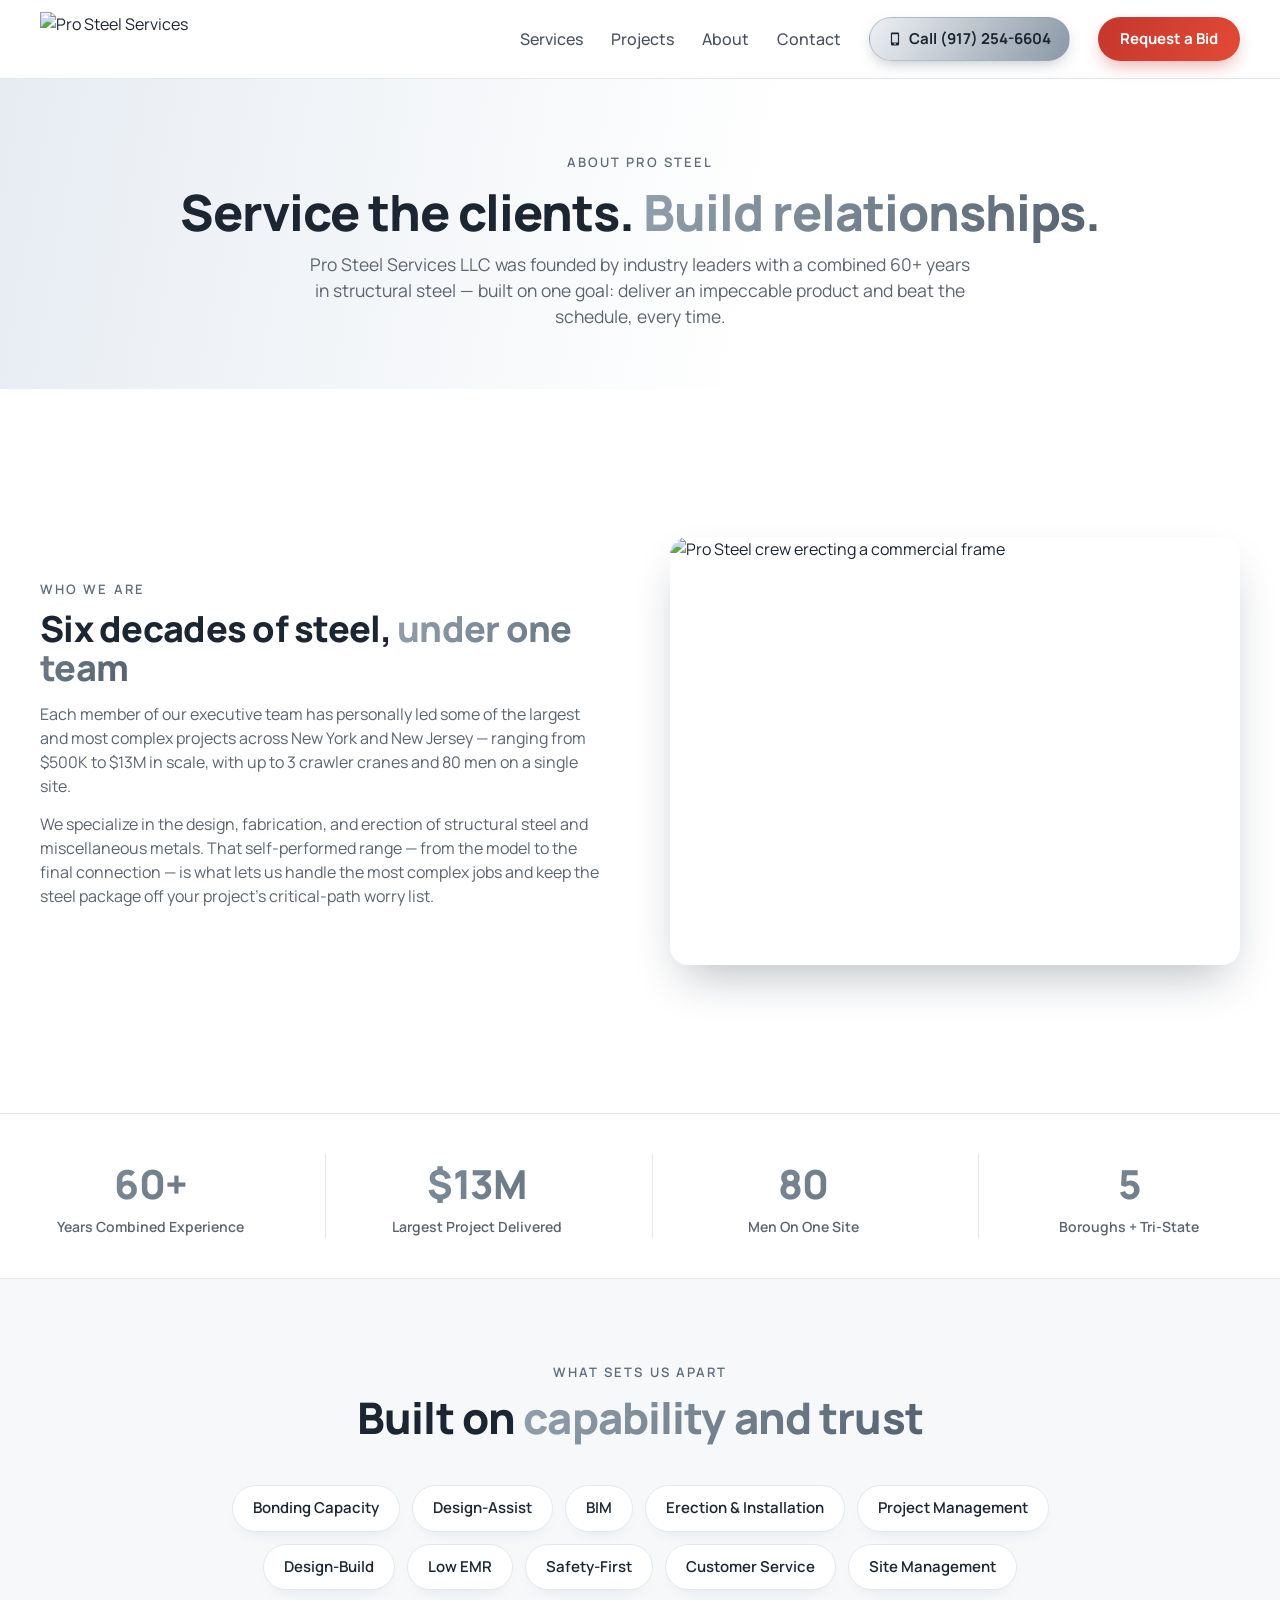
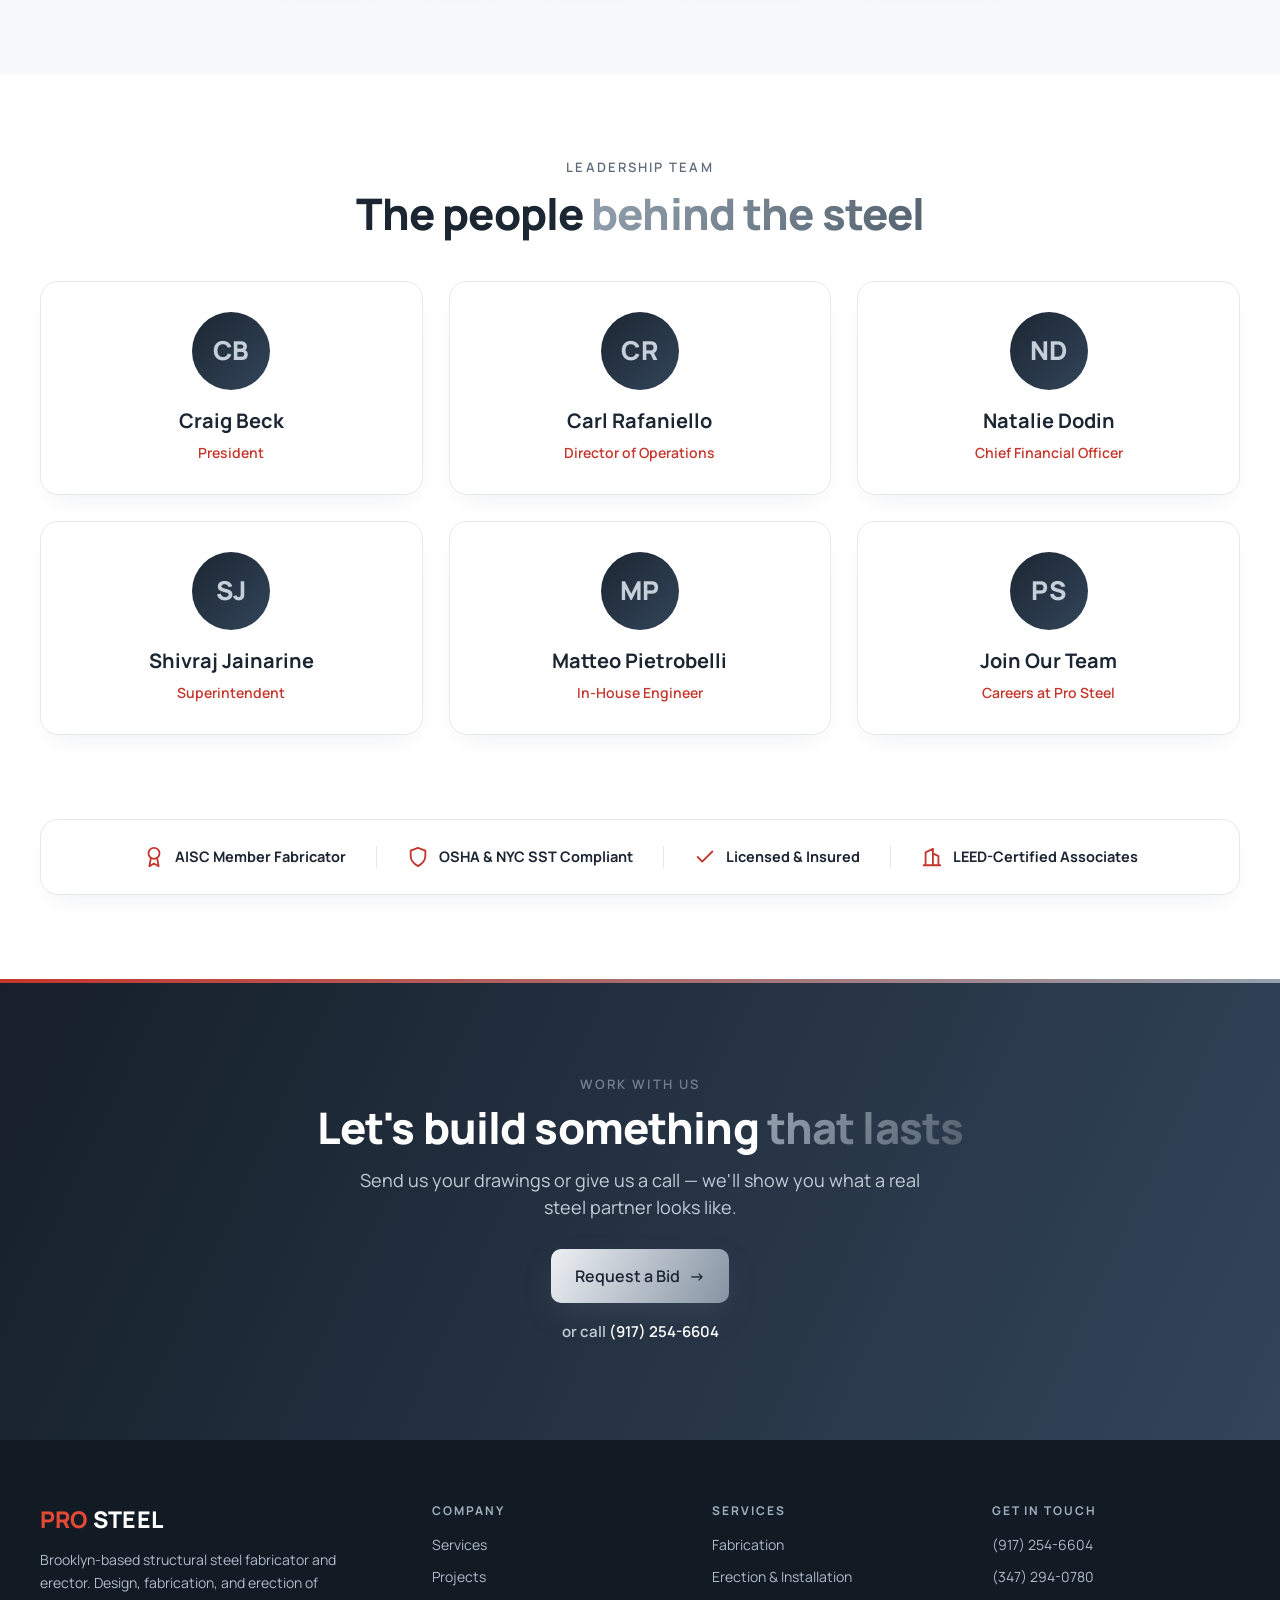
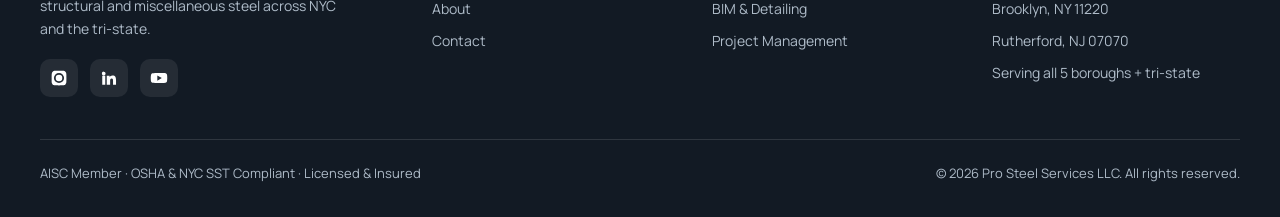
==== about.html @ ca8fc786 "Add files via upload" ====
<!DOCTYPE html>
<html lang="en">
<head>
<meta charset="UTF-8">
<meta name="viewport" content="width=device-width, initial-scale=1.0">
<title>About | Pro Steel Services — Structural Steel Fabricator &amp; Erector, Brooklyn NY</title>
<meta name="description" content="Pro Steel Services LLC was founded by industry leaders with 60+ years of combined experience in structural steel design, fabrication, and erection across New York and New Jersey.">
<link rel="preconnect" href="https://fonts.googleapis.com">
<link rel="preconnect" href="https://fonts.gstatic.com" crossorigin>
<link rel="stylesheet" href="styles.css">
</head>
<body>
<header>
  <div class="nav">
    <a class="logo" href="index.html"><img src="https://prosteelservices.com/wp-content/uploads/2025/02/WhatsApp_Image_2025-09-26_at_09.26.41_cdb6fc74-removebg-preview-e1758858914416.png" alt="Pro Steel Services"></a>
    <nav class="nav-links">
      <a href="services.html">Services</a>
      <a href="projects.html">Projects</a>
      <a href="about.html">About</a>
      <a href="contact.html">Contact</a>
      <a class="callbtn" href="tel:19172546604"><svg width="14" height="14" viewBox="0 0 24 24" fill="currentColor" style="flex:0 0 auto"><path d="M17 1H7c-1.1 0-2 .9-2 2v18c0 1.1.9 2 2 2h10c1.1 0 2-.9 2-2V3c0-1.1-.9-2-2-2zm-5 21c-.83 0-1.5-.67-1.5-1.5S11.17 19 12 19s1.5.67 1.5 1.5S12.83 22 12 22zm5-4H7V4h10v14z"/></svg> Call (917) 254-6604</a>
      <a class="pill" href="contact.html">Request a Bid</a>
    </nav>
    <button class="menu-btn" aria-label="Toggle menu" onclick="document.querySelector('.nav-links').classList.toggle('open')">&#9776;</button>
  </div>
</header>

<section class="page-hero">
  <div class="wrap">
    <div class="eyebrow">About Pro Steel</div>
    <h1>Service the clients. <span class="gold">Build relationships.</span></h1>
    <p>Pro Steel Services LLC was founded by industry leaders with a combined 60+ years in structural steel — built on one goal: deliver an impeccable product and beat the schedule, every time.</p>
  </div>
</section>

<!-- story -->
<section class="sec">
  <div class="wrap">
    <div class="srow">
      <div class="txt">
        <div class="eyebrow">Who We Are</div>
        <h2>Six decades of steel, <span class="gold">under one team</span></h2>
        <p>Each member of our executive team has personally led some of the largest and most complex projects across New York and New Jersey — ranging from $500K to $13M in scale, with up to 3 crawler cranes and 80 men on a single site.</p>
        <p>We specialize in the design, fabrication, and erection of structural steel and miscellaneous metals. That self-performed range — from the model to the final connection — is what lets us handle the most complex jobs and keep the steel package off your project's critical-path worry list.</p>
      </div>
      <div class="pic"><img src="https://prosteelservices.com/wp-content/uploads/2025/03/IMG_0908-scaled.jpg" alt="Pro Steel crew erecting a commercial frame"></div>
    </div>
  </div>
</section>

<!-- stats -->
<div class="stats">
  <div class="wrap stats-row">
    <div class="stat"><b class="gold">60+</b><span>Years Combined Experience</span></div>
    <div class="stat"><b class="gold">$13M</b><span>Largest Project Delivered</span></div>
    <div class="stat"><b class="gold">80</b><span>Men On One Site</span></div>
    <div class="stat"><b class="gold">5</b><span>Boroughs + Tri-State</span></div>
  </div>
</div>

<!-- capabilities -->
<section class="sec bg-soft">
  <div class="wrap">
    <div class="sec-head"><div class="eyebrow">What Sets Us Apart</div><h2>Built on <span class="gold">capability and trust</span></h2></div>
    <div class="taglist">
      <span class="tag">Bonding Capacity</span>
      <span class="tag">Design-Assist</span>
      <span class="tag">BIM</span>
      <span class="tag">Erection &amp; Installation</span>
      <span class="tag">Project Management</span>
      <span class="tag">Design-Build</span>
      <span class="tag">Low EMR</span>
      <span class="tag">Safety-First</span>
      <span class="tag">Customer Service</span>
      <span class="tag">Site Management</span>
    </div>
  </div>
</section>

<!-- leadership -->
<section class="sec">
  <div class="wrap">
    <div class="sec-head"><div class="eyebrow">Leadership Team</div><h2>The people <span class="gold">behind the steel</span></h2></div>
    <div class="team">
      <div class="member"><div class="av">CB</div><h3>Craig Beck</h3><span>President</span></div>
      <div class="member"><div class="av">CR</div><h3>Carl Rafaniello</h3><span>Director of Operations</span></div>
      <div class="member"><div class="av">ND</div><h3>Natalie Dodin</h3><span>Chief Financial Officer</span></div>
      <div class="member"><div class="av">SJ</div><h3>Shivraj Jainarine</h3><span>Superintendent</span></div>
      <div class="member"><div class="av">MP</div><h3>Matteo Pietrobelli</h3><span>In-House Engineer</span></div>
      <div class="member"><div class="av">PS</div><h3>Join Our Team</h3><span>Careers at Pro Steel</span></div>
    </div>
  </div>
</section>

<!-- credentials -->
<section class="sec" style="padding-top:0">
  <div class="wrap">
    <div class="creds">
      <span class="chip"><svg viewBox="0 0 24 24" fill="none" stroke="currentColor" stroke-width="2" stroke-linecap="round" stroke-linejoin="round"><circle cx="12" cy="8" r="6"/><path d="M8.5 13.5L7 22l5-3 5 3-1.5-8.5"/></svg> AISC Member Fabricator</span>
      <span class="chip"><svg viewBox="0 0 24 24" fill="none" stroke="currentColor" stroke-width="2" stroke-linecap="round" stroke-linejoin="round"><path d="M12 2l8 3v6c0 5-3.5 8.5-8 11-4.5-2.5-8-6-8-11V5l8-3z"/></svg> OSHA &amp; NYC SST Compliant</span>
      <span class="chip"><svg viewBox="0 0 24 24" fill="none" stroke="currentColor" stroke-width="2" stroke-linecap="round" stroke-linejoin="round"><path d="M20 6L9 17l-5-5"/></svg> Licensed &amp; Insured</span>
      <span class="chip"><svg viewBox="0 0 24 24" fill="none" stroke="currentColor" stroke-width="2" stroke-linecap="round" stroke-linejoin="round"><path d="M3 21h18M5 21V7l8-4v18M19 21V11l-6-3"/></svg> LEED-Certified Associates</span>
    </div>
  </div>
</section>

<!-- cta -->
<section class="cta">
  <div class="wrap">
    <div class="eyebrow gold">Work With Us</div>
    <h2 style="margin-top:10px">Let's build something <span class="gold">that lasts</span></h2>
    <p>Send us your drawings or give us a call — we'll show you what a real steel partner looks like.</p>
    <a class="btn btn-gold" href="contact.html">Request a Bid <span>&rarr;</span></a>
    <small>or call <a href="tel:19172546604">(917) 254-6604</a></small>
  </div>
</section>

<footer>
  <div class="wrap">
    <div class="foot-grid">
      <div class="foot">
        <div class="bm"><span class="y">PRO</span> <span class="w">STEEL</span></div>
        <p>Brooklyn-based structural steel fabricator and erector. Design, fabrication, and erection of structural and miscellaneous steel across NYC and the tri-state.</p>
        <div class="social">
          <a href="https://www.instagram.com/prosteelservices/" target="_blank" rel="noopener" aria-label="Instagram"><svg viewBox="0 0 24 24" fill="currentColor"><path d="M12 2.2c3.2 0 3.6 0 4.9.07 1.17.05 1.8.25 2.23.41.56.22.96.48 1.38.9.42.42.68.82.9 1.38.16.42.36 1.06.41 2.23.06 1.27.07 1.65.07 4.86s0 3.6-.07 4.86c-.05 1.17-.25 1.8-.41 2.23-.22.56-.48.96-.9 1.38-.42.42-.82.68-1.38.9-.42.16-1.06.36-2.23.41-1.27.06-1.65.07-4.9.07s-3.63 0-4.9-.07c-1.17-.05-1.8-.25-2.23-.41a3.7 3.7 0 01-1.38-.9 3.7 3.7 0 01-.9-1.38c-.16-.42-.36-1.06-.41-2.23C2.21 15.6 2.2 15.2 2.2 12s0-3.6.07-4.86c.05-1.17.25-1.8.41-2.23.22-.56.48-.96.9-1.38.42-.42.82-.68 1.38-.9.42-.16 1.06-.36 2.23-.41C8.4 2.21 8.8 2.2 12 2.2zm0 3.05A6.75 6.75 0 1018.75 12 6.75 6.75 0 0012 5.25zm0 11.13A4.38 4.38 0 1116.38 12 4.38 4.38 0 0112 16.38zm6.96-11.4a1.58 1.58 0 11-1.57-1.58 1.58 1.58 0 011.57 1.58z"/></svg></a>
          <a href="#" aria-label="LinkedIn"><svg viewBox="0 0 24 24" fill="currentColor"><path d="M4.98 3.5a2.5 2.5 0 11-.02 5 2.5 2.5 0 01.02-5zM3 9h4v12H3zM9 9h3.8v1.7h.05c.53-1 1.83-2.05 3.76-2.05 4.02 0 4.76 2.64 4.76 6.08V21h-4v-5.4c0-1.29-.02-2.95-1.8-2.95-1.8 0-2.07 1.4-2.07 2.85V21H9z"/></svg></a>
          <a href="https://youtu.be/6NyZEdGL9uw" target="_blank" rel="noopener" aria-label="YouTube"><svg viewBox="0 0 24 24" fill="currentColor"><path d="M23 12s0-3.2-.4-4.7a2.5 2.5 0 00-1.77-1.77C19.3 5.3 12 5.3 12 5.3s-7.3 0-8.83.43A2.5 2.5 0 001.4 7.5C1 9 1 12 1 12s0 3.2.4 4.7a2.5 2.5 0 001.77 1.77C4.7 18.7 12 18.7 12 18.7s7.3 0 8.83-.43a2.5 2.5 0 001.77-1.77C23 15.2 23 12 23 12zM9.75 15.5v-7l6 3.5z"/></svg></a>
        </div>
      </div>
      <div class="foot"><h4>Company</h4><ul><li><a href="services.html">Services</a></li><li><a href="projects.html">Projects</a></li><li><a href="about.html">About</a></li><li><a href="contact.html">Contact</a></li></ul></div>
      <div class="foot"><h4>Services</h4><ul><li><a href="services.html#fabrication">Fabrication</a></li><li><a href="services.html#erection">Erection &amp; Installation</a></li><li><a href="services.html#bim">BIM &amp; Detailing</a></li><li><a href="services.html#pm">Project Management</a></li></ul></div>
      <div class="foot"><h4>Get in Touch</h4><ul><li><a href="tel:19172546604">(917) 254-6604</a></li><li><a href="tel:13472940780">(347) 294-0780</a></li><li>Brooklyn, NY 11220</li><li>Rutherford, NJ 07070</li><li>Serving all 5 boroughs + tri-state</li></ul></div>
    </div>
    <div class="foot-bottom"><span>AISC Member · OSHA &amp; NYC SST Compliant · Licensed &amp; Insured</span><span>© 2026 Pro Steel Services LLC. All rights reserved.</span></div>
  </div>
</footer>

<div class="mobilecall"><a class="call" href="tel:19172546604">&#9742; Call Now</a><a class="book" href="contact.html">Request a Bid</a></div>
</body>
</html>
---- styles.css ----
/* ============================================================
   PRO STEEL SERVICES — shared stylesheet for inner pages.
   House style themed to Pro Steel (gunmetal ink + red + amber).
   ============================================================ */
@import url('https://fonts.googleapis.com/css2?family=Manrope:wght@400;500;600;700;800&display=swap');
:root{
  --navy:#1B2632; --blue:#C5362C; --blue2:#E24A35; --grey:#5B6470;
  --gold1:#93A0AE; --gold2:#54616F; --bg:#EEF1F4; --line:#E4E8EE; --ink:#141C26;
}
*{margin:0;padding:0;box-sizing:border-box}
html{scroll-behavior:smooth}
body{font-family:'Manrope',sans-serif;color:var(--navy);background:#fff;-webkit-font-smoothing:antialiased;line-height:1.5}
img{display:block;max-width:100%}
a{text-decoration:none;color:inherit}
.wrap{max-width:1280px;margin:0 auto;padding:0 40px}
.gold{background:linear-gradient(120deg,var(--gold1),var(--gold2));-webkit-background-clip:text;background-clip:text;-webkit-text-fill-color:transparent}
.eyebrow{font-size:13px;font-weight:600;letter-spacing:.16em;color:#5E6B79;text-transform:uppercase}
h1,h2{color:var(--navy);font-weight:800;letter-spacing:-.02em;line-height:1.08}
h2{font-size:clamp(28px,3.4vw,44px)}
h3{color:var(--navy)}
p{color:var(--grey)}
.btn{display:inline-flex;align-items:center;gap:9px;font-weight:600;font-size:16px;border-radius:10px;padding:15px 24px;cursor:pointer;transition:.2s;border:none}
.btn-blue{background:linear-gradient(120deg,var(--blue),var(--blue2));color:#fff;box-shadow:0 10px 24px -6px rgba(197,54,44,.42)}
.btn-blue:hover{transform:translateY(-2px);box-shadow:0 14px 30px -6px rgba(197,54,44,.52)}
.btn-gold{background:linear-gradient(120deg,#EDF0F4,#8593A2);color:#1B2632;box-shadow:0 12px 30px -6px rgba(80,95,112,.42)}
.btn-gold:hover{transform:translateY(-2px)}
.btn-ghost{background:transparent;border:1.5px solid rgba(255,255,255,.5);color:#fff}
.btn-ghost:hover{background:rgba(255,255,255,.1)}
.link{display:inline-flex;align-items:center;gap:6px;font-weight:600;color:var(--blue)}
.link .c{font-size:1.3em;line-height:0}
/* header */
header{position:sticky;top:0;z-index:50;background:rgba(255,255,255,.94);backdrop-filter:blur(10px);border-bottom:1px solid var(--line)}
.nav{display:flex;align-items:center;justify-content:space-between;padding:12px 40px;max-width:1360px;margin:0 auto}
.logo img{height:54px}
.nav-links{display:flex;align-items:center;gap:28px}
.nav-links a:not(.pill):not(.callbtn){font-weight:500;font-size:16px;color:#4a525e}
.nav-links a:not(.pill):not(.callbtn):hover{color:var(--navy)}
.pill{background:linear-gradient(120deg,var(--blue),var(--blue2));color:#fff!important;border-radius:999px;padding:11px 22px;font-weight:700;font-size:15px;box-shadow:0 8px 18px -4px rgba(197,54,44,.4)}
.callbtn{display:inline-flex;align-items:center;gap:7px;font-weight:700;font-size:15px;white-space:nowrap;background:linear-gradient(120deg,#EDF0F4,#8B98A6);color:#1B2632;border:1px solid rgba(150,162,175,.55);border-radius:999px;padding:10px 18px;box-shadow:0 6px 16px -5px rgba(80,95,112,.42);transition:.2s}
.callbtn:hover{transform:translateY(-1px)}
.menu-btn{display:none}
/* page hero */
.page-hero{background:linear-gradient(100deg,#E7ECF2 0%,#fff 60%);text-align:center;padding:74px 0 60px}
.page-hero h1{font-size:clamp(34px,4.4vw,50px);margin:12px 0}
.page-hero p{max-width:660px;margin:0 auto;font-size:17.5px}
.page-hero .hero-cta{justify-content:center;margin-top:24px}
.hero-cta{display:flex;align-items:center;gap:14px;flex-wrap:wrap}
/* sections */
section.sec{padding:84px 0}
.sec-head{text-align:center;max-width:740px;margin:0 auto 44px}
.sec-head h2{margin-top:12px}
.sec-head p{margin-top:14px;font-size:17px}
.center{text-align:center}
.bg-soft{background:#F6F8FA}
.bg-mist{background:var(--bg)}
/* stats */
.stats{border-top:1px solid var(--line);border-bottom:1px solid var(--line);background:#fff}
.stats-row{display:flex;justify-content:space-between;align-items:center;padding:40px 0;text-align:center;flex-wrap:wrap;gap:24px}
.stat{flex:1;min-width:150px}
.stat b{display:block;font-size:40px;font-weight:800;letter-spacing:-.02em}
.stat span{font-size:14px;color:var(--grey);font-weight:600}
.stat+.stat{border-left:1px solid var(--line)}
/* split service rows */
.srow{display:grid;grid-template-columns:1fr 1fr;gap:60px;align-items:center;padding:64px 0;border-bottom:1px solid var(--line)}
.srow:last-child{border-bottom:none}
.srow img{width:100%;border-radius:18px;box-shadow:0 22px 48px -14px rgba(10,25,45,.3);aspect-ratio:4/3;object-fit:cover}
.srow.flip .txt{order:2}.srow.flip .pic{order:1}
.srow h2{font-size:clamp(26px,3vw,36px);margin:10px 0 14px}
.srow p{font-size:16px;margin-bottom:14px}
.checks{list-style:none;display:flex;flex-direction:column;gap:10px;margin:16px 0 4px}
.checks li{display:flex;gap:11px;align-items:flex-start;color:var(--navy);font-weight:600;font-size:15.5px}
.checks li::before{content:"✓";font-weight:800;color:var(--blue);margin-top:1px}
/* cards / grids */
.two{display:grid;grid-template-columns:1fr 1fr;gap:28px}
.three{display:grid;grid-template-columns:repeat(3,1fr);gap:28px}
.card{background:#fff;border:1px solid #EDF1F6;border-radius:20px;overflow:hidden;box-shadow:0 18px 40px -14px rgba(13,40,80,.14);display:flex;flex-direction:column}
.card img{height:240px;width:100%;object-fit:cover}
.card .body{padding:26px 30px 28px}
.card .body h3{font-size:23px;font-weight:800;letter-spacing:-.01em;margin:8px 0}
.card .body p{font-size:15px}
.svc{background:#fff;border:1px solid #EAEEF2;border-radius:18px;padding:32px 30px;box-shadow:0 10px 28px -10px rgba(13,40,80,.09)}
.svc .ic{width:42px;height:42px;border-radius:11px;background:linear-gradient(135deg,#1B2632,#2E3D4E);display:flex;align-items:center;justify-content:center;margin-bottom:14px}
.svc .ic svg{width:22px;height:22px;color:#C7D0DA}
.svc h3{font-size:21px;font-weight:700;margin:6px 0 10px}
.svc p{font-size:15px}
/* feature columns */
.feat-row{display:grid;grid-template-columns:repeat(4,1fr);gap:34px}
.feat .ic{width:46px;height:46px;border-radius:12px;background:linear-gradient(135deg,#FBEDE9,#F6DCD4);display:flex;align-items:center;justify-content:center;margin-bottom:16px}
.feat .ic svg{width:24px;height:24px;color:var(--blue)}
.feat h3{font-size:19px;font-weight:700;letter-spacing:-.01em;margin-bottom:9px}
.feat p{font-size:14.5px}
/* credential strip + pills */
.creds{background:#fff;border:1px solid var(--line);border-radius:18px;padding:26px 30px;display:flex;flex-wrap:wrap;gap:14px 30px;align-items:center;justify-content:center;box-shadow:0 12px 30px -16px rgba(13,40,80,.12)}
.chip{display:inline-flex;align-items:center;gap:10px;font-weight:700;font-size:14.5px;color:var(--navy)}
.chip svg{width:22px;height:22px;color:var(--blue);flex:0 0 auto}
.chip+.chip{padding-left:30px;border-left:1px solid var(--line)}
.taglist{display:flex;flex-wrap:wrap;gap:12px;justify-content:center;max-width:820px;margin:0 auto}
.tag{background:#fff;border:1px solid var(--line);border-radius:999px;padding:11px 20px;font-weight:600;font-size:15px;color:var(--navy);box-shadow:0 8px 20px -14px rgba(13,40,80,.2)}
/* team */
.team{display:grid;grid-template-columns:repeat(3,1fr);gap:26px}
.member{background:#fff;border:1px solid var(--line);border-radius:18px;padding:30px 28px;text-align:center;box-shadow:0 12px 30px -16px rgba(13,40,80,.12)}
.member .av{width:78px;height:78px;border-radius:50%;margin:0 auto 16px;background:linear-gradient(135deg,#1B2632,#33455A);display:flex;align-items:center;justify-content:center;color:#C7D0DA;font-weight:800;font-size:26px;letter-spacing:.02em}
.member h3{font-size:20px;font-weight:700;margin-bottom:4px}
.member span{font-size:14px;color:var(--blue);font-weight:600}
/* gallery */
.gallery{display:grid;grid-template-columns:repeat(3,1fr);gap:16px}
.gallery img{width:100%;height:260px;object-fit:cover;border-radius:14px;box-shadow:0 14px 32px -14px rgba(13,40,80,.2);cursor:zoom-in;transition:.2s}
.gallery img:hover{transform:translateY(-3px)}
.gallery .tall{grid-row:span 2;height:100%}
@media(min-width:901px){.gallery .tall{height:536px}}
.lb{position:fixed;inset:0;background:rgba(10,16,24,.93);display:none;align-items:center;justify-content:center;z-index:200;padding:30px;cursor:zoom-out}
.lb.open{display:flex}.lb img{max-width:94vw;max-height:90vh;border-radius:10px}
.lb .x{position:absolute;top:20px;right:30px;color:#fff;font-size:36px;cursor:pointer;line-height:1}
/* contact */
.contact-grid{display:grid;grid-template-columns:1fr 1fr;gap:56px;align-items:start;padding:64px 0 80px}
.info h1{font-size:clamp(30px,3.6vw,42px);margin:10px 0}
.info>p{font-size:17px;max-width:440px}
.info .line{margin-top:20px}
.info .line .l{font-size:12px;font-weight:700;letter-spacing:.14em;color:#5E6B79;text-transform:uppercase}
.info .line .v{font-size:19px;font-weight:700;color:var(--navy)}
.info .line .v a{color:var(--navy)}
.form{background:#fff;border:1px solid #EAEEF2;border-radius:20px;padding:34px;box-shadow:0 20px 44px -14px rgba(13,40,80,.14)}
.form label{display:block;font-size:13px;font-weight:600;color:var(--navy);margin-bottom:7px}
.form .field{margin-bottom:16px}
.form input,.form select,.form textarea{width:100%;border:1px solid #DDE2E9;background:#FAFBFC;border-radius:9px;padding:13px 14px;font-family:inherit;font-size:15px;color:var(--navy)}
.form input:focus,.form select:focus,.form textarea:focus{outline:none;border-color:var(--blue);background:#fff}
.form input::placeholder,.form textarea::placeholder{color:#9aa1ab}
.form textarea{min-height:104px;resize:vertical}
.form .row2{display:grid;grid-template-columns:1fr 1fr;gap:16px}
.form button{width:100%;justify-content:center;margin-top:6px}
.form .ok{display:none;background:#EAF7EE;border:1px solid #BBE3C9;color:#1c6b3a;border-radius:10px;padding:14px;font-weight:600;font-size:15px;margin-top:14px}
/* instagram band */
.ig{background:linear-gradient(120deg,#1B2632,#2C3B4D);color:#fff}
.ig-grid{display:grid;grid-template-columns:1.1fr 1fr;gap:48px;align-items:center;padding:74px 0}
.ig h2{color:#fff}
.ig p{color:#C3CDD8;font-size:17px;margin:14px 0 26px;max-width:480px}
.ig .row{display:flex;gap:14px;flex-wrap:wrap}
.igbtn{display:inline-flex;align-items:center;gap:10px;font-weight:700;font-size:16px;color:#fff;border-radius:12px;padding:14px 22px;background:linear-gradient(120deg,#F58529,#DD2A7B,#8134AF);box-shadow:0 12px 30px -8px rgba(221,42,123,.5);transition:.2s}
.igbtn:hover{transform:translateY(-2px)}
.ig-thumbs{display:grid;grid-template-columns:1fr 1fr;gap:14px}
.ig-thumbs img{width:100%;height:170px;object-fit:cover;border-radius:12px;box-shadow:0 14px 30px -12px rgba(0,0,0,.5)}
/* cta */
.cta{background:linear-gradient(115deg,#161F2A,#33455A);text-align:center;padding:96px 0;position:relative;overflow:hidden}
.cta::after{content:"";position:absolute;left:0;right:0;top:0;height:4px;background:linear-gradient(90deg,var(--blue),var(--gold1))}
.cta h2{color:#fff;max-width:800px;margin:0 auto}
.cta p{color:#C3CDD8;max-width:600px;margin:16px auto 28px;font-size:18px}
.cta small{display:block;margin-top:18px;color:#C3CDD8;font-weight:600;font-size:15px}
.cta small a{color:#fff}
/* footer */
footer{background:#121A24;color:#AEBBC8;padding:62px 0 34px}
.foot-grid{display:grid;grid-template-columns:1.5fr 1fr 1fr 1.1fr;gap:54px}
.foot .bm{font-size:23px;font-weight:800;letter-spacing:.01em;margin-bottom:12px}
.foot .bm .y{color:#E24A35}.foot .bm .w{color:#fff}
.foot p{color:#AEBBC8;font-size:14px;line-height:1.65;max-width:300px}
.foot h4{color:#9FB0BE;font-size:12px;letter-spacing:.16em;text-transform:uppercase;margin-bottom:14px}
.foot ul{list-style:none;display:flex;flex-direction:column;gap:11px}
.foot ul a,.foot ul li{font-size:14px;color:#AEBBC8}.foot ul a:hover{color:#fff}
.social{display:flex;gap:12px;margin-top:18px}
.social a{width:38px;height:38px;border-radius:10px;background:rgba(255,255,255,.08);display:flex;align-items:center;justify-content:center;transition:.2s}
.social a:hover{background:var(--blue)}
.social svg{width:18px;height:18px;color:#fff}
.foot-bottom{display:flex;justify-content:space-between;border-top:1px solid rgba(255,255,255,.12);margin-top:42px;padding-top:24px;font-size:13px;flex-wrap:wrap;gap:10px}
/* mobile */
.mobilecall{display:none}
@media(max-width:900px){
  .menu-btn{display:block;font-size:26px;background:none;border:none;color:var(--navy);cursor:pointer;line-height:1}
  .nav-links{display:none}
  .nav-links.open{display:flex;flex-direction:column;align-items:stretch;gap:0;position:absolute;top:100%;left:0;right:0;background:#fff;border-bottom:1px solid var(--line);box-shadow:0 14px 26px -12px rgba(13,40,80,.2);padding:6px 22px 18px}
  .nav-links.open a{padding:14px 2px;font-size:17px;color:var(--navy);border-bottom:1px solid var(--line)}
  .nav-links.open a.callbtn,.nav-links.open a.pill{display:block;text-align:center;margin-top:12px;border-bottom:none}
  .callbtn{display:none}
  .srow,.two,.three,.team,.feat-row,.contact-grid,.ig-grid,.gallery,.form .row2{grid-template-columns:1fr}
  .srow.flip .txt{order:0}.srow.flip .pic{order:0}
  .srow img{max-width:560px}
  .gallery .tall{grid-row:auto;height:260px}
  .feat-row{gap:30px}.stat+.stat{border-left:none}.chip+.chip{padding-left:0;border-left:none}
  .foot-grid{grid-template-columns:1fr 1fr;gap:36px}.wrap{padding:0 22px}.nav{padding:10px 22px}
  section.sec{padding-top:58px;padding-bottom:58px}
  .mobilecall{display:flex;position:fixed;left:0;right:0;bottom:0;z-index:60;box-shadow:0 -4px 16px rgba(0,0,0,.14)}
  .mobilecall a{flex:1;display:flex;align-items:center;justify-content:center;gap:8px;padding:15px;font-weight:700;font-size:16px}
  .mobilecall .call{background:linear-gradient(120deg,var(--blue),var(--blue2));color:#fff}
  .mobilecall .book{background:linear-gradient(120deg,#EDF0F4,#8593A2);color:#1B2632}
  body{padding-bottom:56px}
}
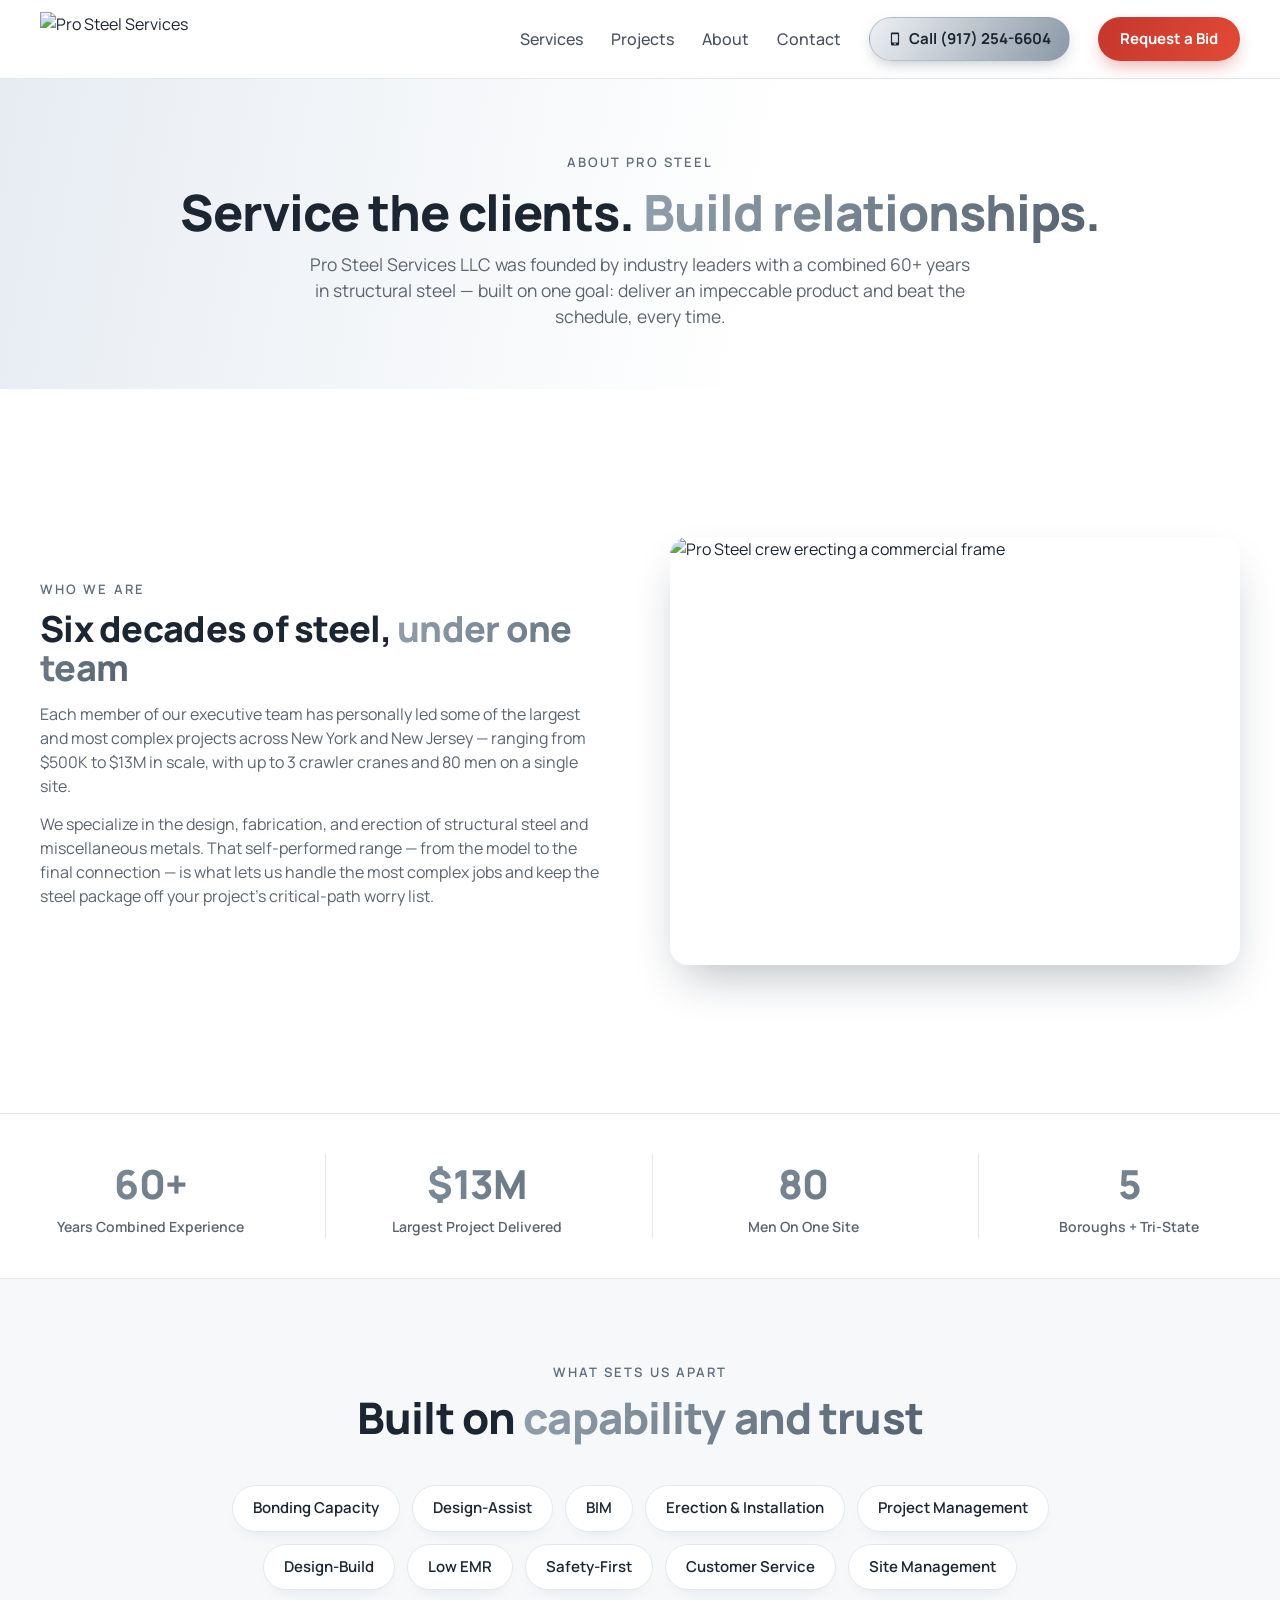
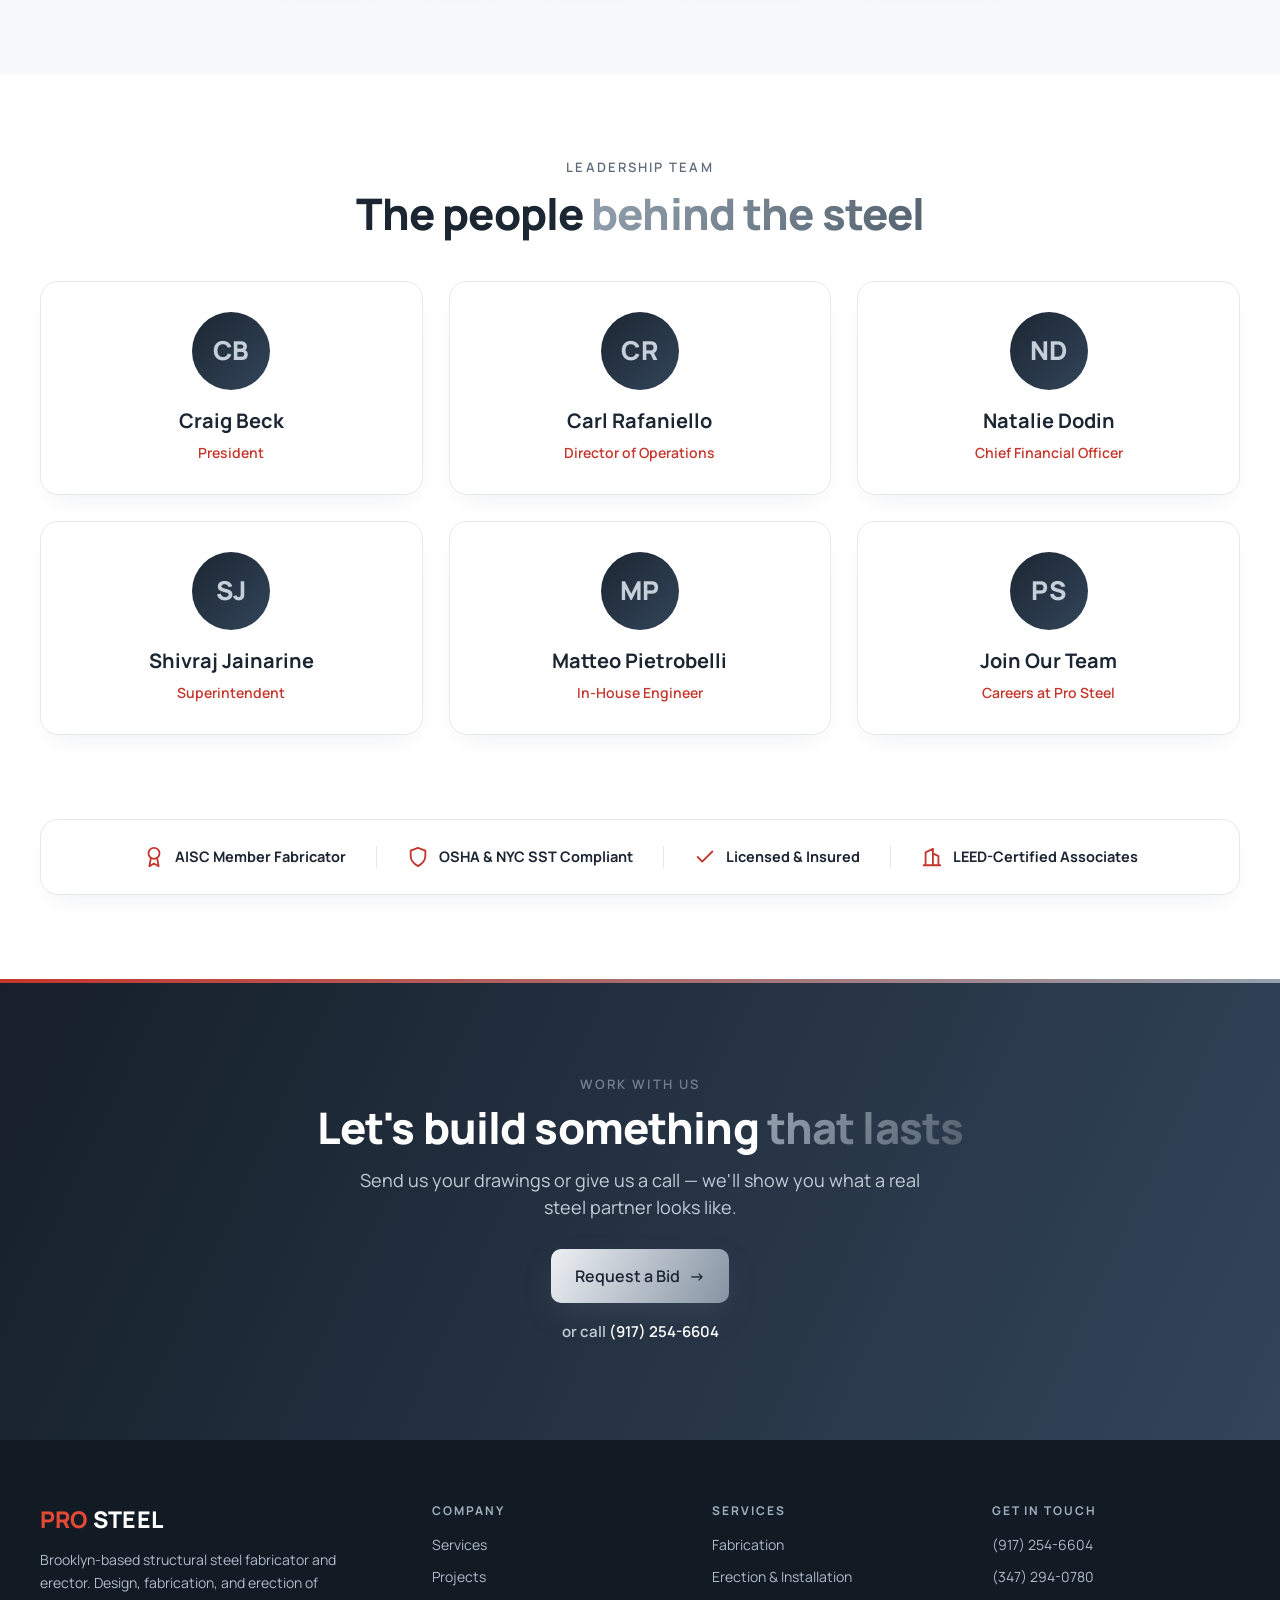
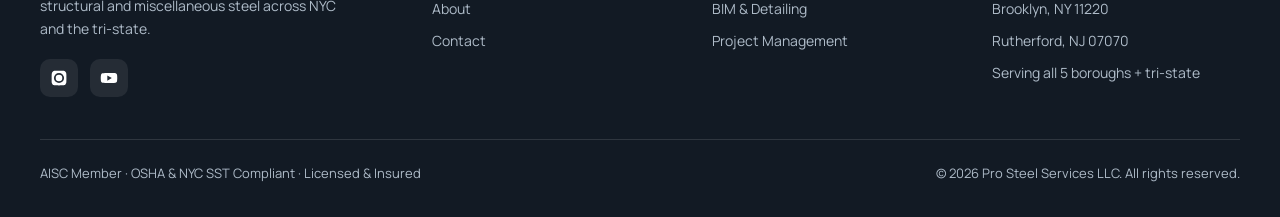
==== commit 712947a9: "Add files via upload" ====
--- a/about.html
+++ b/about.html
@@ -123,7 +123,6 @@
         <p>Brooklyn-based structural steel fabricator and erector. Design, fabrication, and erection of structural and miscellaneous steel across NYC and the tri-state.</p>
         <div class="social">
           <a href="https://www.instagram.com/prosteelservices/" target="_blank" rel="noopener" aria-label="Instagram"><svg viewBox="0 0 24 24" fill="currentColor"><path d="M12 2.2c3.2 0 3.6 0 4.9.07 1.17.05 1.8.25 2.23.41.56.22.96.48 1.38.9.42.42.68.82.9 1.38.16.42.36 1.06.41 2.23.06 1.27.07 1.65.07 4.86s0 3.6-.07 4.86c-.05 1.17-.25 1.8-.41 2.23-.22.56-.48.96-.9 1.38-.42.42-.82.68-1.38.9-.42.16-1.06.36-2.23.41-1.27.06-1.65.07-4.9.07s-3.63 0-4.9-.07c-1.17-.05-1.8-.25-2.23-.41a3.7 3.7 0 01-1.38-.9 3.7 3.7 0 01-.9-1.38c-.16-.42-.36-1.06-.41-2.23C2.21 15.6 2.2 15.2 2.2 12s0-3.6.07-4.86c.05-1.17.25-1.8.41-2.23.22-.56.48-.96.9-1.38.42-.42.82-.68 1.38-.9.42-.16 1.06-.36 2.23-.41C8.4 2.21 8.8 2.2 12 2.2zm0 3.05A6.75 6.75 0 1018.75 12 6.75 6.75 0 0012 5.25zm0 11.13A4.38 4.38 0 1116.38 12 4.38 4.38 0 0112 16.38zm6.96-11.4a1.58 1.58 0 11-1.57-1.58 1.58 1.58 0 011.57 1.58z"/></svg></a>
-          <a href="#" aria-label="LinkedIn"><svg viewBox="0 0 24 24" fill="currentColor"><path d="M4.98 3.5a2.5 2.5 0 11-.02 5 2.5 2.5 0 01.02-5zM3 9h4v12H3zM9 9h3.8v1.7h.05c.53-1 1.83-2.05 3.76-2.05 4.02 0 4.76 2.64 4.76 6.08V21h-4v-5.4c0-1.29-.02-2.95-1.8-2.95-1.8 0-2.07 1.4-2.07 2.85V21H9z"/></svg></a>
           <a href="https://youtu.be/6NyZEdGL9uw" target="_blank" rel="noopener" aria-label="YouTube"><svg viewBox="0 0 24 24" fill="currentColor"><path d="M23 12s0-3.2-.4-4.7a2.5 2.5 0 00-1.77-1.77C19.3 5.3 12 5.3 12 5.3s-7.3 0-8.83.43A2.5 2.5 0 001.4 7.5C1 9 1 12 1 12s0 3.2.4 4.7a2.5 2.5 0 001.77 1.77C4.7 18.7 12 18.7 12 18.7s7.3 0 8.83-.43a2.5 2.5 0 001.77-1.77C23 15.2 23 12 23 12zM9.75 15.5v-7l6 3.5z"/></svg></a>
         </div>
       </div>
